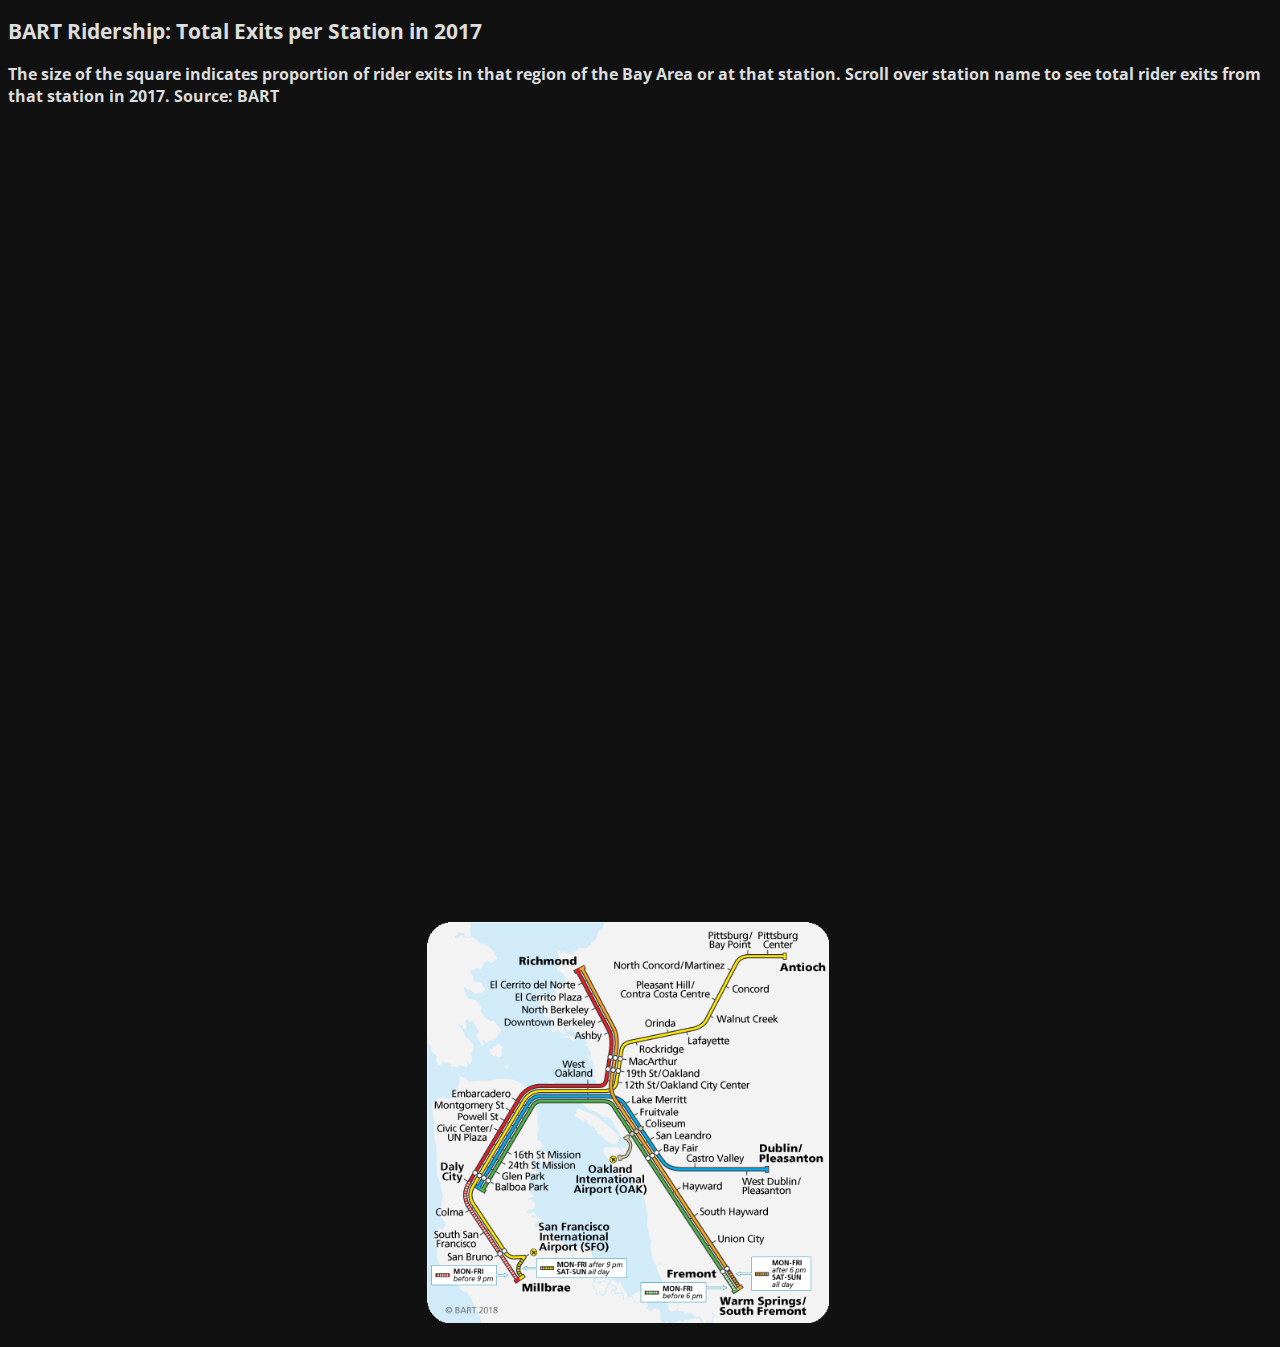
==== index.html @ 413b1d3e "Changed coloring and tooltips" ====
<!DOCTYPE html>
<meta charset="utf-8">
<link href='https://fonts.googleapis.com/css?family=Open+Sans' rel='stylesheet' type='text/css'>

<script src="https://code.highcharts.com/highcharts.js"></script>
<script src="https://code.highcharts.com/modules/heatmap.js"></script>
<script src="https://code.highcharts.com/modules/treemap.js"></script>
<script src="https://code.highcharts.com/modules/pattern-fill.js"></script>
<script src="https://ajax.googleapis.com/ajax/libs/jquery/3.3.1/jquery.min.js"></script>
<style>


    body{
        background: #111;
        color: #ddd;
        font-family: 'Open Sans', sans-serif;
        font-size: 14px;
    }
    
    tr, td {
        text-align: center;
        align-content: center;
        vertical-align: middle;
        padding: 10px;
    }
    
    #container {
        height: 85vh;
        width: 95vw;
        margin: 0 auto;
    }

    #map {
        height: 30vh;
        width: 30vw;
        margin: 0 auto;
    }

</style>

<body>
   <h2>BART Ridership: Total Exits per Station in 2017</h2>
    <h3>The size of the square indicates proportion of rider exits in that region of the Bay Area or at that station. Scroll over station name to see total rider exits from that station in 2017. Source: BART</h3>
        <table>
          <tr>    
            <td id="container"></td>
              </tr>
          <tr>
            <td id="map"><img width= 33% src="data/system-map.gif"/></td>
          </tr>
        </table>
</body>



<script>
Highcharts.setOptions({
    colors: [{
                pattern: {
                    path: {
                        d: 'M 0 0 L 10 10 M 9 -1 L 11 1 M -1 9 L 1 11',
                        strokeWidth: 3
                    },
                    width: 10,
                    height: 10,
                    opacity: 0.4
                }
            }, '#0a156c', '#08480d', '#6f590e', '#5c1c43', '#194c55', '#6c5252']
});    

$.getJSON('data/station_data2017.json', function (data) {

    var color_cats = {
        "Urban": "#f75959",
        "Suburban":"#c6b53c",
        "Hills": {
                pattern: {
                    path: {
                        d: 'M 0 0 L 10 10 M 9 -1 L 11 1 M -1 9 L 1 11',
                        strokeWidth: 5
                    },
                    width: 10,
                    height: 10,
                    opacity: 1,
                    color: "rgb(198, 181, 60)"
                }
            }
    }
    
    var color_regs = {
        "San Francisco": "#000000",
        "Oakland":"#000000",
        "East Bay - North":"#000000",
        "East Bay - South":"#000000",
        "East Hills": "#000000"
    }

    
    var points = [],
        regionP,
        regionVal,
        regionI = 0,
        stationP,
        stationI,
        exitsP,
        exitsI,
        region,
        station,
        exits,
        exitName = {
            'Total Exits': 'Total Exits',
        };

    for (region in data) {
        if (data.hasOwnProperty(region)) {
            regionVal = 0;
            regionP = {
                id: 'id_' + regionI,
                name: region,
                color: color_regs[region]
            };
            stationI = 0;
            for (station in data[region]) {                
                var mycolor;
                if (data[region].hasOwnProperty(station)) {
                    var r,g,b,a;
                    if(data[region][station]["Class"] == 'Urban'){
                        r = 200;
                        g = 20;
                        b = 20;
                        a = +data[region][station]["Total Exits"]/400000 + .5;
                        mycolor = 'rgba(' + r + ',' + g + ',' + b + ',' + a + ')';
                    }
                    if(data[region][station]["Class"] == 'Suburban'){
                        r = 198; //198, 181, 60
                        g = 181;
                        b = 60;
                        a = +data[region][station]["Total Exits"]/150000 + .1;
                        mycolor = 'rgba(' + r + ',' + g + ',' + b + ',' + a + ')';
                    }
                    if(data[region][station]["Class"] == 'Hills'){
                        mycolor = { 
                            pattern: {
                                path: {
                                    d: 'M 0 0 L 10 10 M 9 -1 L 11 1 M -1 9 L 1 11',
                                    strokeWidth: 5
                                },
                                width: 10,
                                height: 10,
                                opacity: +data[region][station]["Total Exits"]/150000 + .1,
                                color: "#c6b53c"
                            }
                        };
                    }
                    stationP = {
                        id: regionP.id + '_' + stationI,
                        name: station,
                        parent: regionP.id,
                        color: mycolor
                    };
                    console.log(stationP.color);
                    points.push(stationP);
                    exitsI = 0;
                    exitsP = {
                        id: stationP.id + '_' + exitsI,
                        name: station+" %",
                        parent: stationP.id,
                        value: +data[region][station]["Total Exits"]
                    };
                    regionVal += exitsP.value;
                    points.push(exitsP);
                    exitsI = exitsI + 1;                    
                    stationI = stationI + 1;
                }
            }
            regionP.value = regionVal;
            points.push(regionP);
            regionI = regionI + 1;
        }
    }
    Highcharts.chart('container', {
        series: [{
            type: 'treemap',
            layoutAlgorithm: 'squarified',
            allowDrillToNode: true,
            animationLimit: 1000,
            dataLabels: {
                allowOverlap: true,
                enabled: false,
            },
            levelIsConstant: true,
            levels: [{
                level: 1,
                borderWidth: 5,
                borderColor: '#FFFFFF',
                dataLabels: {
                    enabled: true,
                    align: 'left',
                    verticalAlign: 'top',
                    style: {
                        fontSize: '20px',
                        fontWeight: 'bold',
                        color: '#EEEEEE'
                    }
                },
            },{
                level: 2,
                borderWidth: 1,
                borderColor: '#000000',
                dataLabels: {
                    enabled: true,
                    align: 'center',
                    style: {
                        fontSize: '12px',
                        fontWeight: 'bold',
                        align: 'center',
                    }                    
                },
            },{
                level: 3,
                dataLabels: {
                    enabled: false,
                    
                },
            }],
            data: points
        }],
        subtitle: {
            floating: true,
            text: ''
        },
        title: {
            floating: true,
            text: ''
        },
        tooltip: {
            pointFormatter: function () { 
                var percent = Math.round(this.value/5006329 * 100);
                return '<b>'+this.name+'</b><br>  ' + this.value.toLocaleString() + ' exits<br>  (' + percent + '% of all exits)';  
            }
        }
    });

});
</script>
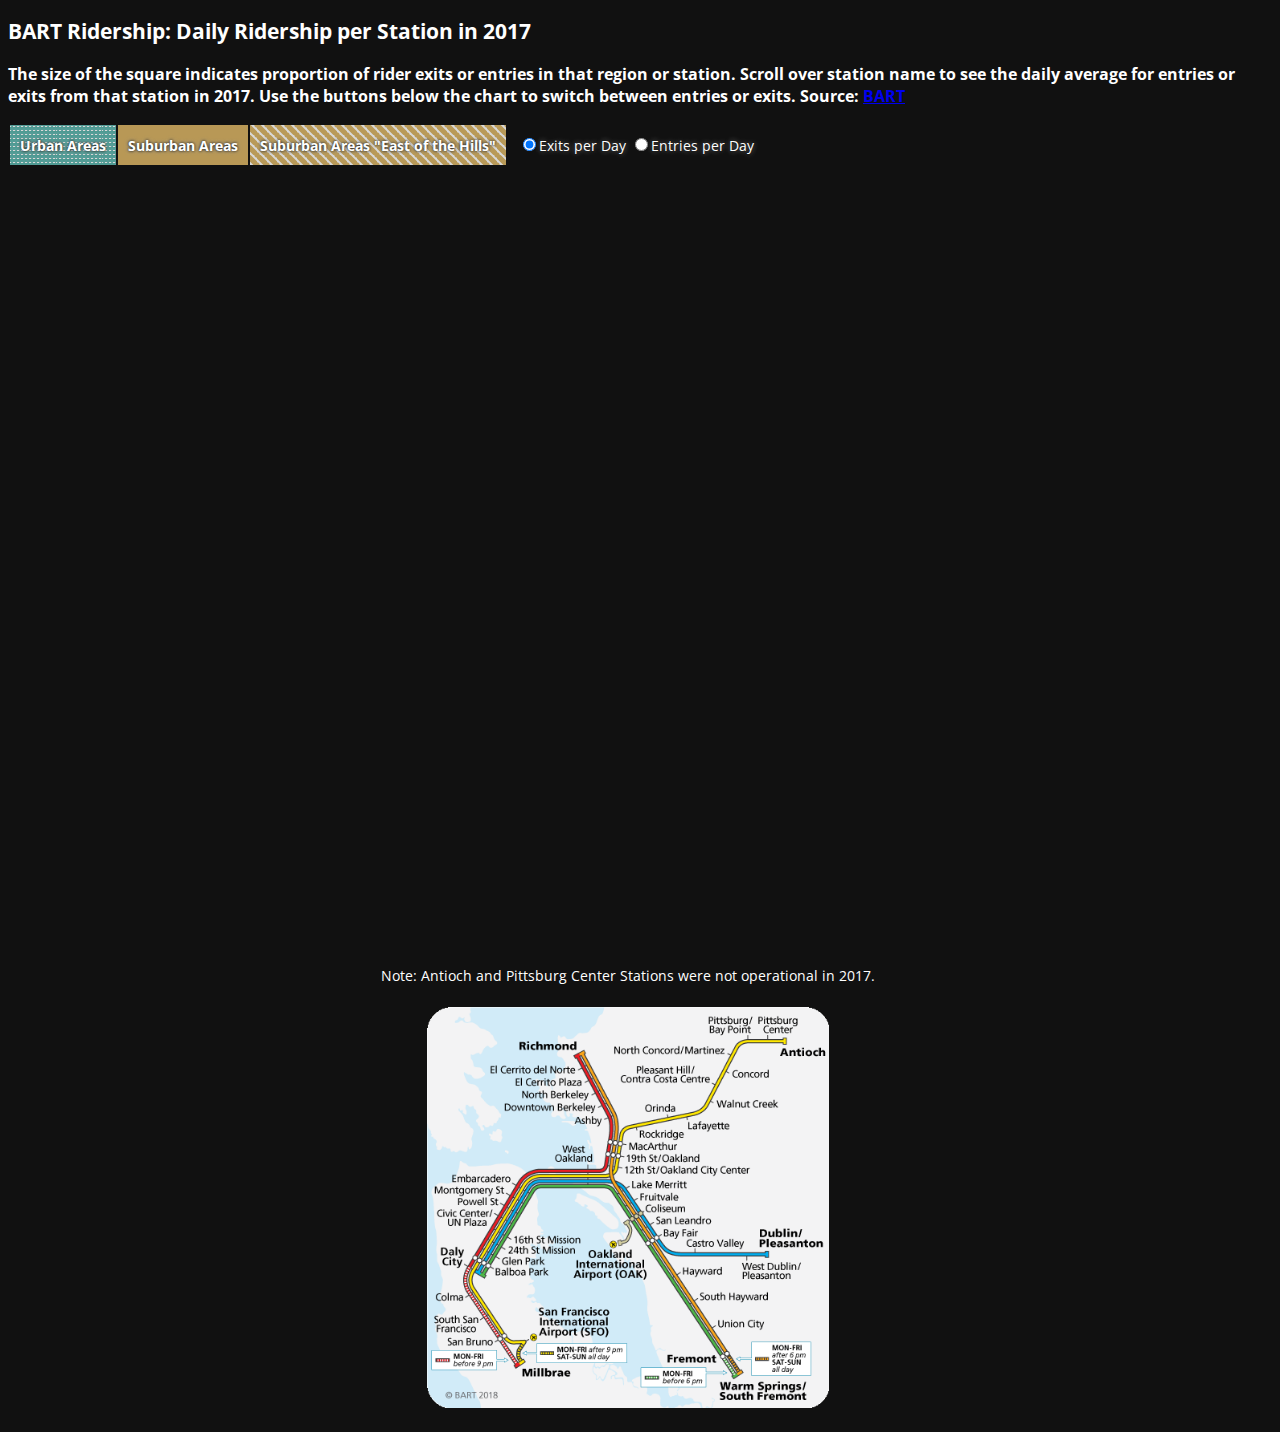
==== commit 0625edd3: "Color accessible version" ====
--- a/index.html
+++ b/index.html
@@ -12,7 +12,7 @@
 
     body{
         background: #111;
-        color: #ddd;
+        color: #FFF;
         font-family: 'Open Sans', sans-serif;
         font-size: 14px;
     }
@@ -22,6 +22,9 @@
         align-content: center;
         vertical-align: middle;
         padding: 10px;
+        font-family: 'Open Sans', sans-serif;
+        font-size: 14px;
+
     }
     
     #container {
@@ -39,13 +42,29 @@
 </style>
 
 <body>
-   <h2>BART Ridership: Total Exits per Station in 2017</h2>
-    <h3>The size of the square indicates proportion of rider exits in that region of the Bay Area or at that station. Scroll over station name to see total rider exits from that station in 2017. Source: BART</h3>
-        <table>
-          <tr>    
+   <h2>BART Ridership: Daily Ridership per Station in 2017</h2>
+    <h3>The size of the square indicates proportion of rider exits or entries in that region or station. Scroll over station name to see the daily average for entries or exits from that station in 2017. Use the buttons below the chart to switch between entries or exits. Source: <a = href="https://www.bart.gov/about/reports/ridership">BART</a></h3>
+    <table style="color:#FFFFFF; text-shadow: 0 0 3px #000000, 0 0 5px #999999">
+            <tr>
+                <td background="data/urban.PNG"><b>Urban Areas</b></td>
+                <td background="data/suburban.PNG"><b>Suburban Areas</b></td>
+                <td background="data/eastofhills.PNG"><b>Suburban Areas "East of the Hills"</b></td>
+                <td>  
+                    <form name="myForm">
+                    <input type="radio" name="ToOrFrom" onclick="switcher('Total Exits')" checked >Exits per Day
+                    <input type="radio" name="ToOrFrom" onclick="switcher('Total Entries')">Entries per Day
+                    </form>
+                </td>
+            </tr>
+    </table>
+            
+    <table>
+            
+            <tr>    
             <td id="container"></td>
               </tr>
-          <tr>
+            <tr><td>Note: Antioch and Pittsburg Center Stations were not operational in 2017. </td></tr>
+          <tr>  
             <td id="map"><img width= 33% src="data/system-map.gif"/></td>
           </tr>
         </table>
@@ -54,38 +73,6 @@
 
 
 <script>
-Highcharts.setOptions({
-    colors: [{
-                pattern: {
-                    path: {
-                        d: 'M 0 0 L 10 10 M 9 -1 L 11 1 M -1 9 L 1 11',
-                        strokeWidth: 3
-                    },
-                    width: 10,
-                    height: 10,
-                    opacity: 0.4
-                }
-            }, '#0a156c', '#08480d', '#6f590e', '#5c1c43', '#194c55', '#6c5252']
-});    
-
-$.getJSON('data/station_data2017.json', function (data) {
-
-    var color_cats = {
-        "Urban": "#f75959",
-        "Suburban":"#c6b53c",
-        "Hills": {
-                pattern: {
-                    path: {
-                        d: 'M 0 0 L 10 10 M 9 -1 L 11 1 M -1 9 L 1 11',
-                        strokeWidth: 5
-                    },
-                    width: 10,
-                    height: 10,
-                    opacity: 1,
-                    color: "rgb(198, 181, 60)"
-                }
-            }
-    }
     
     var color_regs = {
         "San Francisco": "#000000",
@@ -94,152 +81,179 @@
         "East Bay - South":"#000000",
         "East Hills": "#000000"
     }
-
-    
-    var points = [],
-        regionP,
-        regionVal,
-        regionI = 0,
-        stationP,
-        stationI,
-        exitsP,
-        exitsI,
-        region,
-        station,
-        exits,
-        exitName = {
-            'Total Exits': 'Total Exits',
-        };
-
-    for (region in data) {
-        if (data.hasOwnProperty(region)) {
-            regionVal = 0;
-            regionP = {
-                id: 'id_' + regionI,
-                name: region,
-                color: color_regs[region]
+    
+    var whichTotal = {
+        "Total Exits" : 10122862,
+        "Total Entries" : 10122862
+    }
+
+    
+    var which = 'Total Exits';    
+    
+    function switcher(new_which){
+      which = new_which;
+      draw();
+    }
+
+    
+    
+function draw(){
+    $.getJSON('data/station_data2017.json', function (data) {
+
+
+
+
+        var points = [],
+            regionP,
+            regionVal,
+            regionI = 0,
+            stationP,
+            stationI,
+            exitsP,
+            exitsI,
+            region,
+            station,
+            exits,
+            exitName = {
+                'Total Exits': 'Total Exits',
             };
-            stationI = 0;
-            for (station in data[region]) {                
-                var mycolor;
-                if (data[region].hasOwnProperty(station)) {
-                    var r,g,b,a;
-                    if(data[region][station]["Class"] == 'Urban'){
-                        r = 200;
-                        g = 20;
-                        b = 20;
-                        a = +data[region][station]["Total Exits"]/400000 + .5;
-                        mycolor = 'rgba(' + r + ',' + g + ',' + b + ',' + a + ')';
+
+        for (region in data) {
+            if (data.hasOwnProperty(region)) {
+                regionVal = 0;
+                regionP = {
+                    id: 'id_' + regionI,
+                    name: region,
+                    color: color_regs[region]
+                };
+                stationI = 0;
+                for (station in data[region]) {                
+                    var mycolor;
+                    if (data[region].hasOwnProperty(station)) {
+                        var r,g,b,a;
+                        if(data[region][station]["Class"] == 'Urban'){
+                            mycolor = { 
+                                pattern: {
+                                    path: {
+                                        d: 'M 2 1 L 4 1 M 0 2 L 4 1 M 0 2 L 4 2 M 0 3 L 4 3 M 0 4 L 4 4',
+                                        strokeWidth: 1
+                                    },
+                                    width: 4,
+                                    height: 4,
+                                    opacity: +data[region][station][which]/1200000 + .2,
+                                    color: "rgb(90,180,172)" //90,180,172
+                                }
+                            };                        
+                        }
+                        if(data[region][station]["Class"] == 'Suburban'){
+                            a = +data[region][station][which]/200000;
+                            mycolor = 'rgba(216,179,101,' + a + ')';
+                        }
+                        if(data[region][station]["Class"] == 'Hills'){
+                            mycolor = { 
+                                pattern: {
+                                    path: {
+                                        d: 'M 0 0 L 10 10 M 9 -1 L 11 1 M -1 9 L 1 11',
+                                        strokeWidth: 5
+                                    },
+                                    width: 10,
+                                    height: 10,
+                                    opacity: +data[region][station][which]/200000,
+                                    color: "rgb(216,179,101)" //216,179,101
+                                }
+                            };
+                        }
+                        stationP = {
+                            id: regionP.id + '_' + stationI,
+                            name: station,
+                            parent: regionP.id,
+                            color: mycolor
+                        };
+                        console.log(stationP.color);
+                        points.push(stationP);
+                        exitsI = 0;
+                        exitsP = {
+                            id: stationP.id + '_' + exitsI,
+                            name: station,
+                            parent: stationP.id,
+                            value: +data[region][station][which]
+                        };
+                        regionVal += exitsP.value;
+                        points.push(exitsP);
+                        exitsI = exitsI + 1;                    
+                        stationI = stationI + 1;
                     }
-                    if(data[region][station]["Class"] == 'Suburban'){
-                        r = 198; //198, 181, 60
-                        g = 181;
-                        b = 60;
-                        a = +data[region][station]["Total Exits"]/150000 + .1;
-                        mycolor = 'rgba(' + r + ',' + g + ',' + b + ',' + a + ')';
-                    }
-                    if(data[region][station]["Class"] == 'Hills'){
-                        mycolor = { 
-                            pattern: {
-                                path: {
-                                    d: 'M 0 0 L 10 10 M 9 -1 L 11 1 M -1 9 L 1 11',
-                                    strokeWidth: 5
-                                },
-                                width: 10,
-                                height: 10,
-                                opacity: +data[region][station]["Total Exits"]/150000 + .1,
-                                color: "#c6b53c"
-                            }
-                        };
-                    }
-                    stationP = {
-                        id: regionP.id + '_' + stationI,
-                        name: station,
-                        parent: regionP.id,
-                        color: mycolor
-                    };
-                    console.log(stationP.color);
-                    points.push(stationP);
-                    exitsI = 0;
-                    exitsP = {
-                        id: stationP.id + '_' + exitsI,
-                        name: station+" %",
-                        parent: stationP.id,
-                        value: +data[region][station]["Total Exits"]
-                    };
-                    regionVal += exitsP.value;
-                    points.push(exitsP);
-                    exitsI = exitsI + 1;                    
-                    stationI = stationI + 1;
+                }
+                regionP.value = regionVal;
+                points.push(regionP);
+                regionI = regionI + 1;
+            }
+        }
+        Highcharts.chart('container', {
+            series: [{
+                type: 'treemap',
+                layoutAlgorithm: 'squarified',
+                allowDrillToNode: true,
+                animationLimit: 1000,
+                dataLabels: {
+                    allowOverlap: true,
+                    enabled: false,
+                },
+                levelIsConstant: true,
+                levels: [{
+                    level: 1,
+                    borderWidth: 5,
+                    borderColor: '#FFFFFF',
+                    dataLabels: {
+                        enabled: true,
+                        align: 'left',
+                        verticalAlign: 'top',
+                        style: {
+                            fontSize: '20px',
+                            fontWeight: 'bold',
+                            color: '#FFFFFF',
+                            shadowColor: '#FF0000'
+                        }
+                    },
+                },{
+                    level: 2,
+                    borderWidth: 2,
+                    borderColor: '#000000',
+                    dataLabels: {
+                        enabled: true,
+                        align: 'center',
+                        style: {
+                            fontSize: '13px',
+                            fontWeight: 'bold',
+                            align: 'center',
+                        }                    
+                    },
+                },{
+                    level: 3,
+                    dataLabels: {
+                        enabled: false,
+
+                    },
+                }],
+                data: points
+            }],
+            subtitle: {
+                floating: true,
+                text: ''
+            },
+            title: {
+                floating: true,
+                text: ''
+            },
+            tooltip: {
+                pointFormatter: function () { 
+                    var percent = Math.round(this.value/10122862 * 100);
+                    return '<b>'+this.name+'</b><br>  ' + this.value.toLocaleString() +' '+ which+'<br>  (' + percent + '% of all rides)';  
                 }
             }
-            regionP.value = regionVal;
-            points.push(regionP);
-            regionI = regionI + 1;
-        }
-    }
-    Highcharts.chart('container', {
-        series: [{
-            type: 'treemap',
-            layoutAlgorithm: 'squarified',
-            allowDrillToNode: true,
-            animationLimit: 1000,
-            dataLabels: {
-                allowOverlap: true,
-                enabled: false,
-            },
-            levelIsConstant: true,
-            levels: [{
-                level: 1,
-                borderWidth: 5,
-                borderColor: '#FFFFFF',
-                dataLabels: {
-                    enabled: true,
-                    align: 'left',
-                    verticalAlign: 'top',
-                    style: {
-                        fontSize: '20px',
-                        fontWeight: 'bold',
-                        color: '#EEEEEE'
-                    }
-                },
-            },{
-                level: 2,
-                borderWidth: 1,
-                borderColor: '#000000',
-                dataLabels: {
-                    enabled: true,
-                    align: 'center',
-                    style: {
-                        fontSize: '12px',
-                        fontWeight: 'bold',
-                        align: 'center',
-                    }                    
-                },
-            },{
-                level: 3,
-                dataLabels: {
-                    enabled: false,
-                    
-                },
-            }],
-            data: points
-        }],
-        subtitle: {
-            floating: true,
-            text: ''
-        },
-        title: {
-            floating: true,
-            text: ''
-        },
-        tooltip: {
-            pointFormatter: function () { 
-                var percent = Math.round(this.value/5006329 * 100);
-                return '<b>'+this.name+'</b><br>  ' + this.value.toLocaleString() + ' exits<br>  (' + percent + '% of all exits)';  
-            }
-        }
+        });
+
     });
-
-});
+}
+draw();    
 </script>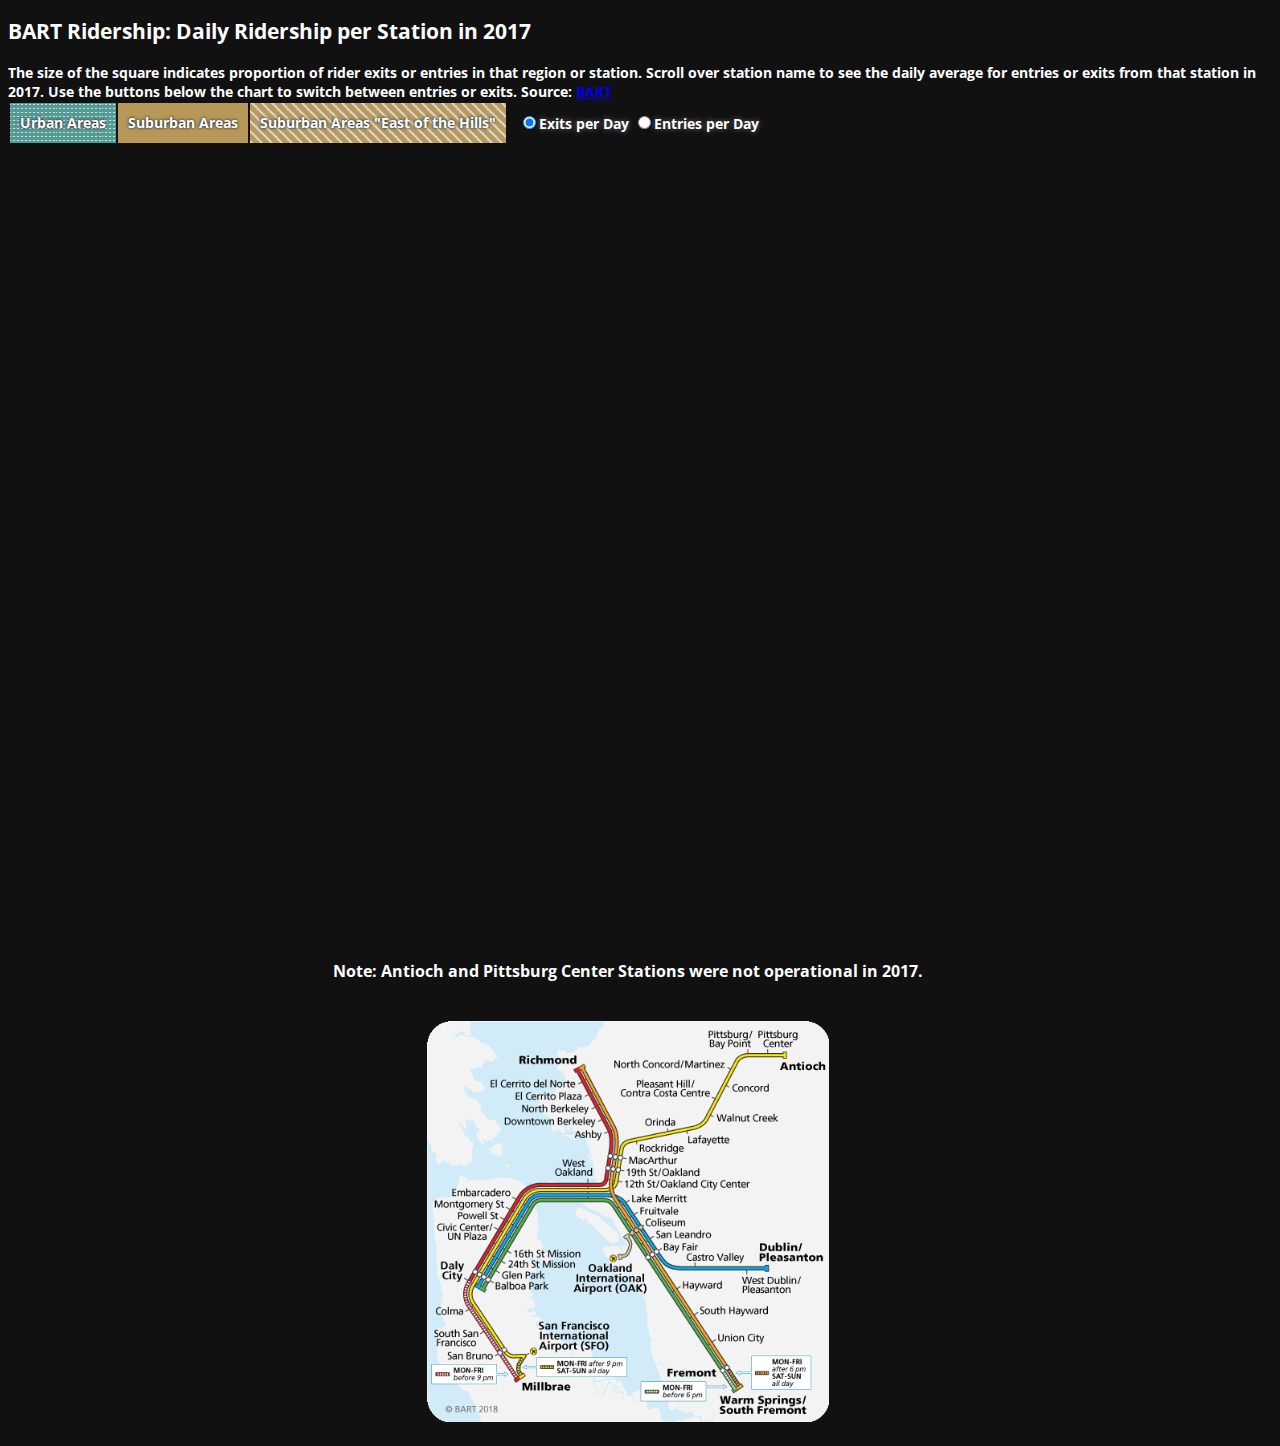
==== commit 1c206755: "Fixed text size" ====
--- a/index.html
+++ b/index.html
@@ -43,7 +43,7 @@
 
 <body>
    <h2>BART Ridership: Daily Ridership per Station in 2017</h2>
-    <h3>The size of the square indicates proportion of rider exits or entries in that region or station. Scroll over station name to see the daily average for entries or exits from that station in 2017. Use the buttons below the chart to switch between entries or exits. Source: <a = href="https://www.bart.gov/about/reports/ridership">BART</a></h3>
+   <b>The size of the square indicates proportion of rider exits or entries in that region or station. Scroll over station name to see the daily average for entries or exits from that station in 2017. Use the buttons below the chart to switch between entries or exits. Source: <a = href="https://www.bart.gov/about/reports/ridership">BART</a></b>
     <table style="color:#FFFFFF; text-shadow: 0 0 3px #000000, 0 0 5px #999999">
             <tr>
                 <td background="data/urban.PNG"><b>Urban Areas</b></td>
@@ -51,8 +51,8 @@
                 <td background="data/eastofhills.PNG"><b>Suburban Areas "East of the Hills"</b></td>
                 <td>  
                     <form name="myForm">
-                    <input type="radio" name="ToOrFrom" onclick="switcher('Total Exits')" checked >Exits per Day
-                    <input type="radio" name="ToOrFrom" onclick="switcher('Total Entries')">Entries per Day
+                    <input type="radio" name="ToOrFrom" onclick="switcher('Total Exits')" checked ><b>Exits per Day</b>
+                        <input type="radio" name="ToOrFrom" onclick="switcher('Total Entries')"><b>Entries per Day</b>
                     </form>
                 </td>
             </tr>
@@ -63,7 +63,7 @@
             <tr>    
             <td id="container"></td>
               </tr>
-            <tr><td>Note: Antioch and Pittsburg Center Stations were not operational in 2017. </td></tr>
+            <tr><td><h3>Note: Antioch and Pittsburg Center Stations were not operational in 2017.</h3></td></tr>
           <tr>  
             <td id="map"><img width= 33% src="data/system-map.gif"/></td>
           </tr>
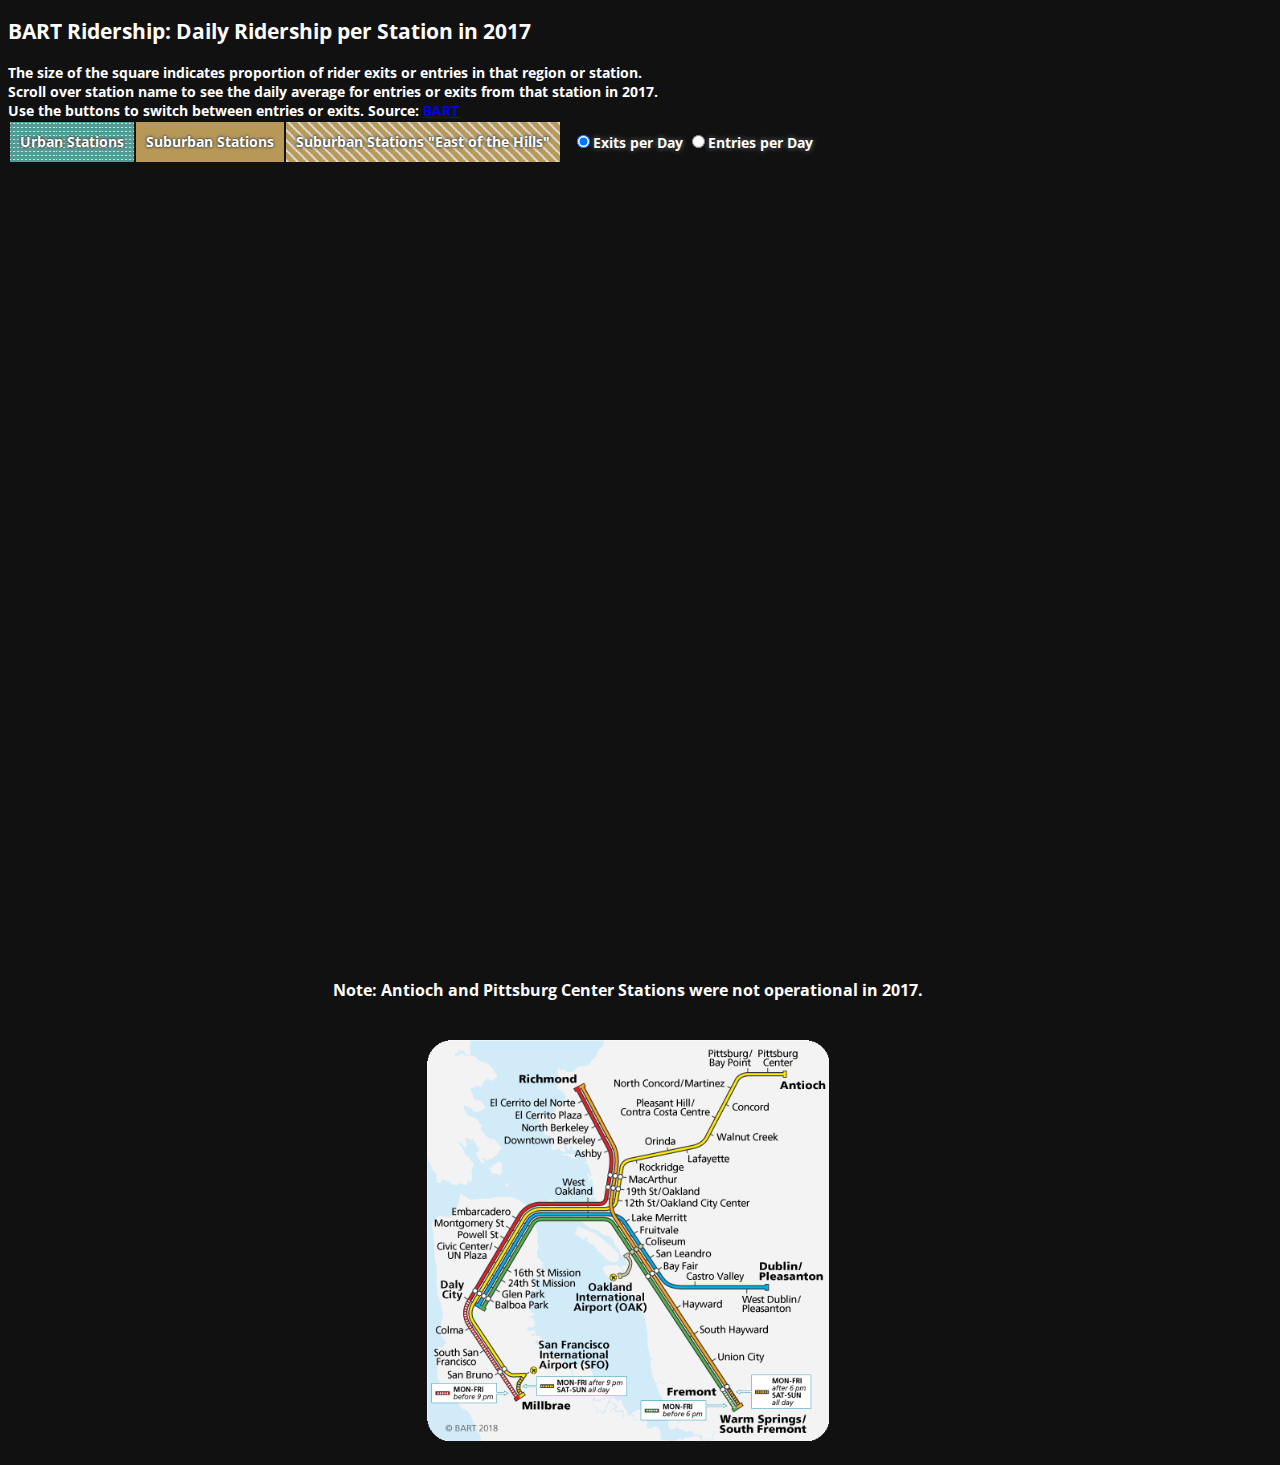
==== commit 553cde2e: "Updated data for avg ridership" ====
--- a/index.html
+++ b/index.html
@@ -43,12 +43,12 @@
 
 <body>
    <h2>BART Ridership: Daily Ridership per Station in 2017</h2>
-   <b>The size of the square indicates proportion of rider exits or entries in that region or station. Scroll over station name to see the daily average for entries or exits from that station in 2017. Use the buttons below the chart to switch between entries or exits. Source: <a = href="https://www.bart.gov/about/reports/ridership">BART</a></b>
+   <b>The size of the square indicates proportion of rider exits or entries in that region or station.<br>Scroll over station name to see the daily average for entries or exits from that station in 2017.<br>Use the buttons to switch between entries or exits. Source: <a href="https://www.bart.gov/about/reports/ridership">BART</a></b>
     <table style="color:#FFFFFF; text-shadow: 0 0 3px #000000, 0 0 5px #999999">
             <tr>
-                <td background="data/urban.PNG"><b>Urban Areas</b></td>
-                <td background="data/suburban.PNG"><b>Suburban Areas</b></td>
-                <td background="data/eastofhills.PNG"><b>Suburban Areas "East of the Hills"</b></td>
+                <td background="data/urban.PNG"><b>Urban Stations</b></td>
+                <td background="data/suburban.PNG"><b>Suburban Stations</b></td>
+                <td background="data/eastofhills.PNG"><b>Suburban Stations "East of the Hills"</b></td>
                 <td>  
                     <form name="myForm">
                     <input type="radio" name="ToOrFrom" onclick="switcher('Total Exits')" checked ><b>Exits per Day</b>
@@ -73,6 +73,19 @@
 
 
 <script>
+    Highcharts.theme = {
+        chart: {
+            backgroundColor: {
+                linearGradient: { x1: 0, y1: 0, x2: 1, y2: 1 },
+                stops: [
+                    [0, '#FFFFFF'],
+                    [1, '#FFFFFF']
+                ]
+            },
+        },
+        background2: '#FFFFFF',
+    }
+    Highcharts.setOptions(Highcharts.theme);
     
     var color_regs = {
         "San Francisco": "#000000",
@@ -82,9 +95,9 @@
         "East Hills": "#000000"
     }
     
-    var whichTotal = {
-        "Total Exits" : 10122862,
-        "Total Entries" : 10122862
+    var totalText = {
+        "Total Exits" : 'Exits/Day',
+        "Total Entries" : 'Entries/Day'
     }
 
     
@@ -140,13 +153,13 @@
                                     },
                                     width: 4,
                                     height: 4,
-                                    opacity: +data[region][station][which]/1200000 + .2,
+                                    opacity: +data[region][station][which]/40000 + .3,
                                     color: "rgb(90,180,172)" //90,180,172
                                 }
                             };                        
                         }
                         if(data[region][station]["Class"] == 'Suburban'){
-                            a = +data[region][station][which]/200000;
+                            a = +data[region][station][which]/10000 + .2;
                             mycolor = 'rgba(216,179,101,' + a + ')';
                         }
                         if(data[region][station]["Class"] == 'Hills'){
@@ -158,7 +171,7 @@
                                     },
                                     width: 10,
                                     height: 10,
-                                    opacity: +data[region][station][which]/200000,
+                                    opacity: +data[region][station][which]/10000 +.2,
                                     color: "rgb(216,179,101)" //216,179,101
                                 }
                             };
@@ -190,6 +203,12 @@
             }
         }
         Highcharts.chart('container', {
+            plotOptions: {
+                treemap: {
+                    plotBackgroundColor: "#000000",
+                    plotBorderColor: "#000000",
+                }
+            },
             series: [{
                 type: 'treemap',
                 layoutAlgorithm: 'squarified',
@@ -209,10 +228,10 @@
                         align: 'left',
                         verticalAlign: 'top',
                         style: {
-                            fontSize: '20px',
+                            fontSize: '18px',
                             fontWeight: 'bold',
-                            color: '#FFFFFF',
-                            shadowColor: '#FF0000'
+                            color: '#000000',
+                            textOutline: '3px contrast'
                         }
                     },
                 },{
@@ -226,6 +245,8 @@
                             fontSize: '13px',
                             fontWeight: 'bold',
                             align: 'center',
+                            color: '#FFFFFF',
+                            textOutline: '2px contrast'                            
                         }                    
                     },
                 },{
@@ -247,8 +268,8 @@
             },
             tooltip: {
                 pointFormatter: function () { 
-                    var percent = Math.round(this.value/10122862 * 100);
-                    return '<b>'+this.name+'</b><br>  ' + this.value.toLocaleString() +' '+ which+'<br>  (' + percent + '% of all rides)';  
+                    var percent = Math.round(this.value/342573 * 100);
+                    return '<b>'+this.name+'</b><br>  ' + this.value.toLocaleString() +' '+ totalText[which]+'<br>  (' + percent + '% of all rides)';  
                 }
             }
         });
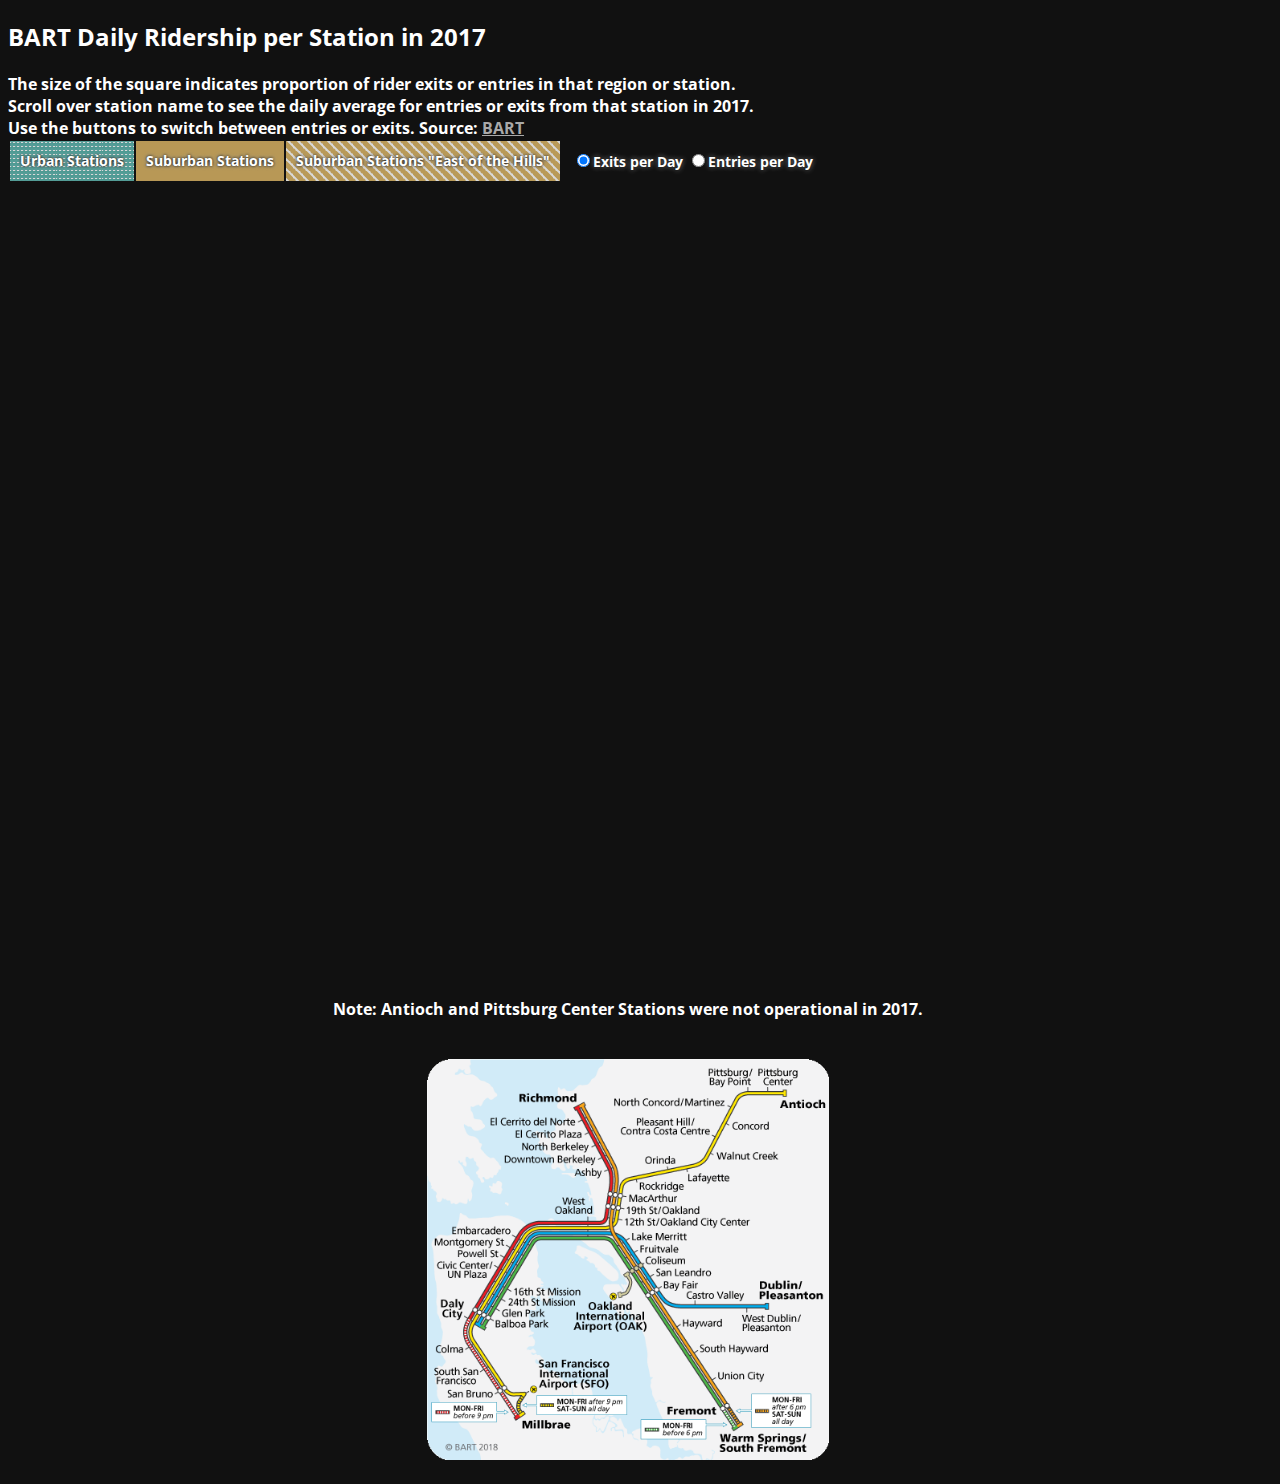
==== commit 887be93f: "Adjust font sizes" ====
--- a/index.html
+++ b/index.html
@@ -9,12 +9,10 @@
 <script src="https://ajax.googleapis.com/ajax/libs/jquery/3.3.1/jquery.min.js"></script>
 <style>
 
-
     body{
         background: #111;
         color: #FFF;
         font-family: 'Open Sans', sans-serif;
-        font-size: 14px;
     }
     
     tr, td {
@@ -38,13 +36,18 @@
         width: 30vw;
         margin: 0 auto;
     }
+    a {
+        color: darkgrey;
+    }
 
 </style>
 
 <body>
-   <h2>BART Ridership: Daily Ridership per Station in 2017</h2>
-   <b>The size of the square indicates proportion of rider exits or entries in that region or station.<br>Scroll over station name to see the daily average for entries or exits from that station in 2017.<br>Use the buttons to switch between entries or exits. Source: <a href="https://www.bart.gov/about/reports/ridership">BART</a></b>
-    <table style="color:#FFFFFF; text-shadow: 0 0 3px #000000, 0 0 5px #999999">
+   <h2>BART Daily Ridership per Station in 2017</h2>
+   <b>The size of the square indicates proportion of rider exits or entries in that region or station.</b><br>
+   <b>Scroll over station name to see the daily average for entries or exits from that station in 2017.</b><br>
+   <b>Use the buttons to switch between entries or exits. Source: <a href="https://www.bart.gov/about/reports/ridership">BART</a></b><br>
+   <table style="color:#FFFFFF; text-shadow: 0 0 3px #000000, 0 0 5px #999999">
             <tr>
                 <td background="data/urban.PNG"><b>Urban Stations</b></td>
                 <td background="data/suburban.PNG"><b>Suburban Stations</b></td>
@@ -59,7 +62,6 @@
     </table>
             
     <table>
-            
             <tr>    
             <td id="container"></td>
               </tr>
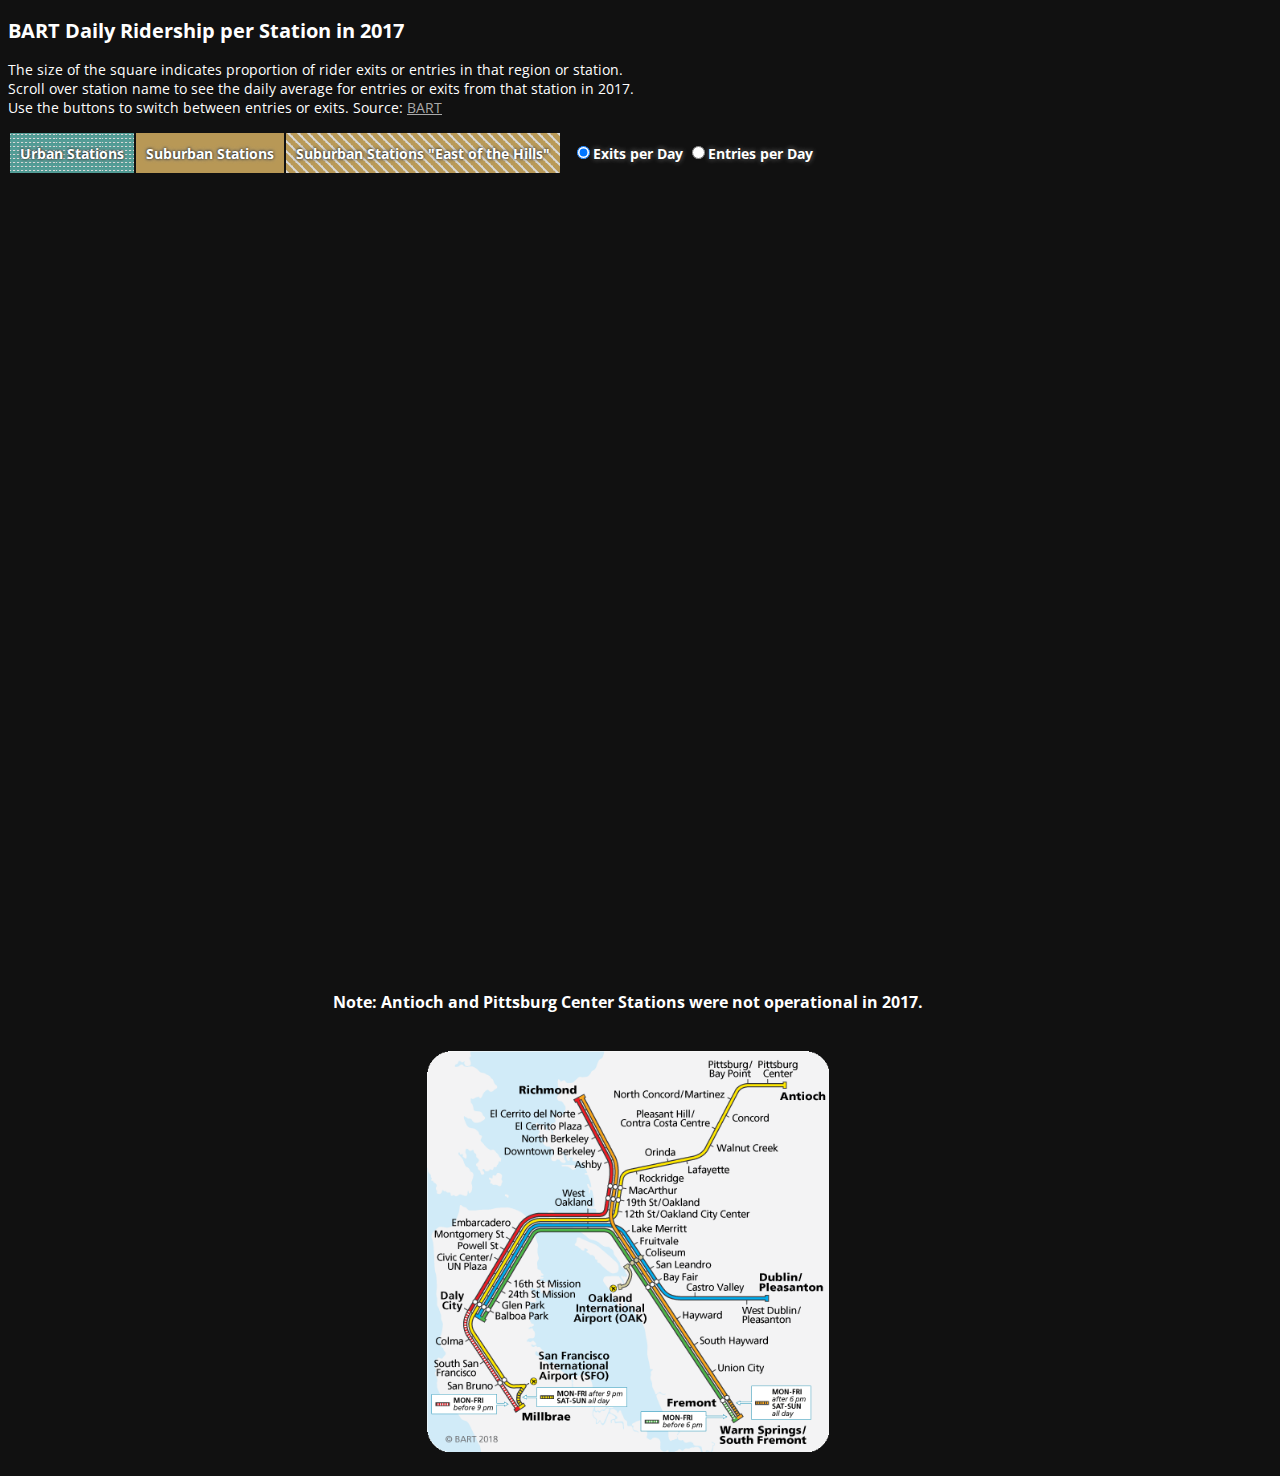
==== commit aba0eba3: "Screwing with the font" ====
--- a/index.html
+++ b/index.html
@@ -13,6 +13,7 @@
         background: #111;
         color: #FFF;
         font-family: 'Open Sans', sans-serif;
+        font-size: 14px;
     }
     
     tr, td {
@@ -25,6 +26,18 @@
 
     }
     
+    p {
+        font-family: 'Open Sans', sans-serif;
+        font-size: 14px;
+    }
+    
+    h2 {
+        font-family: 'Open Sans', sans-serif;
+        font-size: 20px;
+        font-weight: bolder;
+    }
+    
+    
     #container {
         height: 85vh;
         width: 95vw;
@@ -44,9 +57,9 @@
 
 <body>
    <h2>BART Daily Ridership per Station in 2017</h2>
-   <b>The size of the square indicates proportion of rider exits or entries in that region or station.</b><br>
-   <b>Scroll over station name to see the daily average for entries or exits from that station in 2017.</b><br>
-   <b>Use the buttons to switch between entries or exits. Source: <a href="https://www.bart.gov/about/reports/ridership">BART</a></b><br>
+   <p>The size of the square indicates proportion of rider exits or entries in that region or station.<br>
+   Scroll over station name to see the daily average for entries or exits from that station in 2017.<br>
+   Use the buttons to switch between entries or exits. Source: <a href="https://www.bart.gov/about/reports/ridership">BART</a></p>
    <table style="color:#FFFFFF; text-shadow: 0 0 3px #000000, 0 0 5px #999999">
             <tr>
                 <td background="data/urban.PNG"><b>Urban Stations</b></td>
@@ -77,13 +90,7 @@
 <script>
     Highcharts.theme = {
         chart: {
-            backgroundColor: {
-                linearGradient: { x1: 0, y1: 0, x2: 1, y2: 1 },
-                stops: [
-                    [0, '#FFFFFF'],
-                    [1, '#FFFFFF']
-                ]
-            },
+            backgroundColor: '#FFFFFF'
         },
         background2: '#FFFFFF',
     }
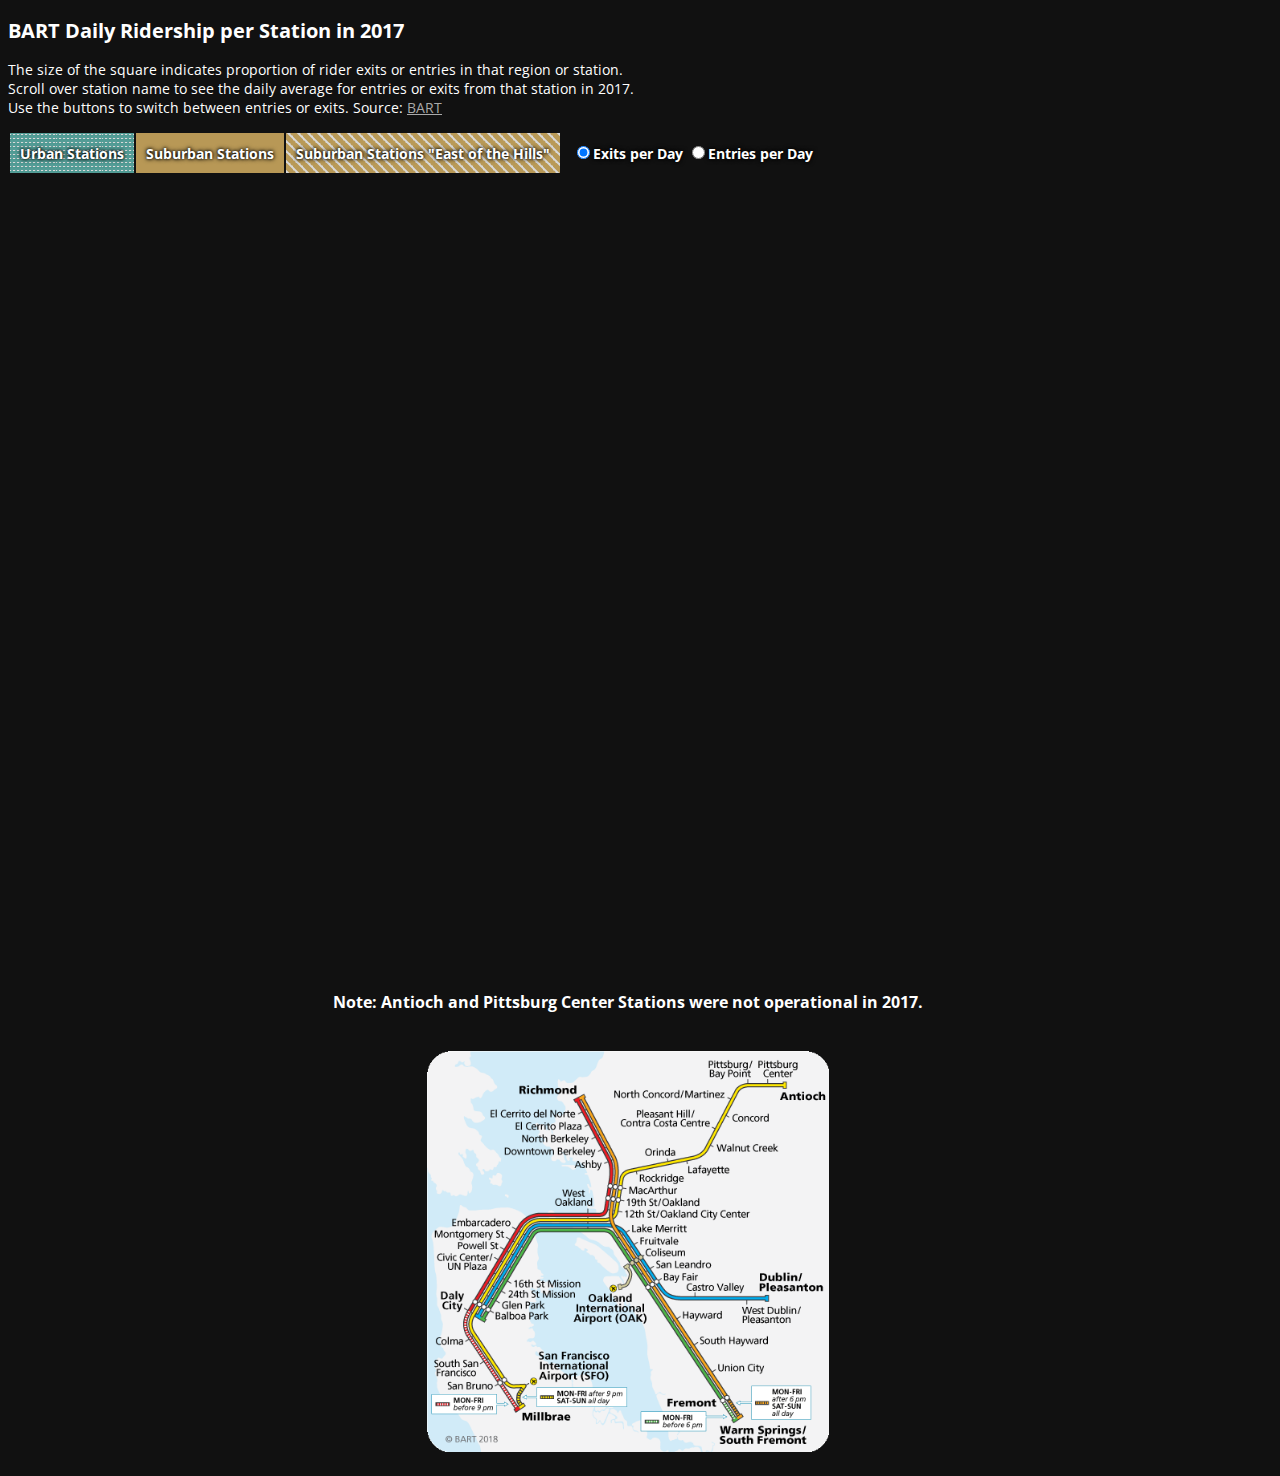
==== commit 8126dc74: "adjusted legend shadow" ====
--- a/index.html
+++ b/index.html
@@ -60,7 +60,7 @@
    <p>The size of the square indicates proportion of rider exits or entries in that region or station.<br>
    Scroll over station name to see the daily average for entries or exits from that station in 2017.<br>
    Use the buttons to switch between entries or exits. Source: <a href="https://www.bart.gov/about/reports/ridership">BART</a></p>
-   <table style="color:#FFFFFF; text-shadow: 0 0 3px #000000, 0 0 5px #999999">
+   <table style="color:#FFFFFF; text-shadow: 0 0 3px #000000, 0 0 5px #000000">
             <tr>
                 <td background="data/urban.PNG"><b>Urban Stations</b></td>
                 <td background="data/suburban.PNG"><b>Suburban Stations</b></td>
